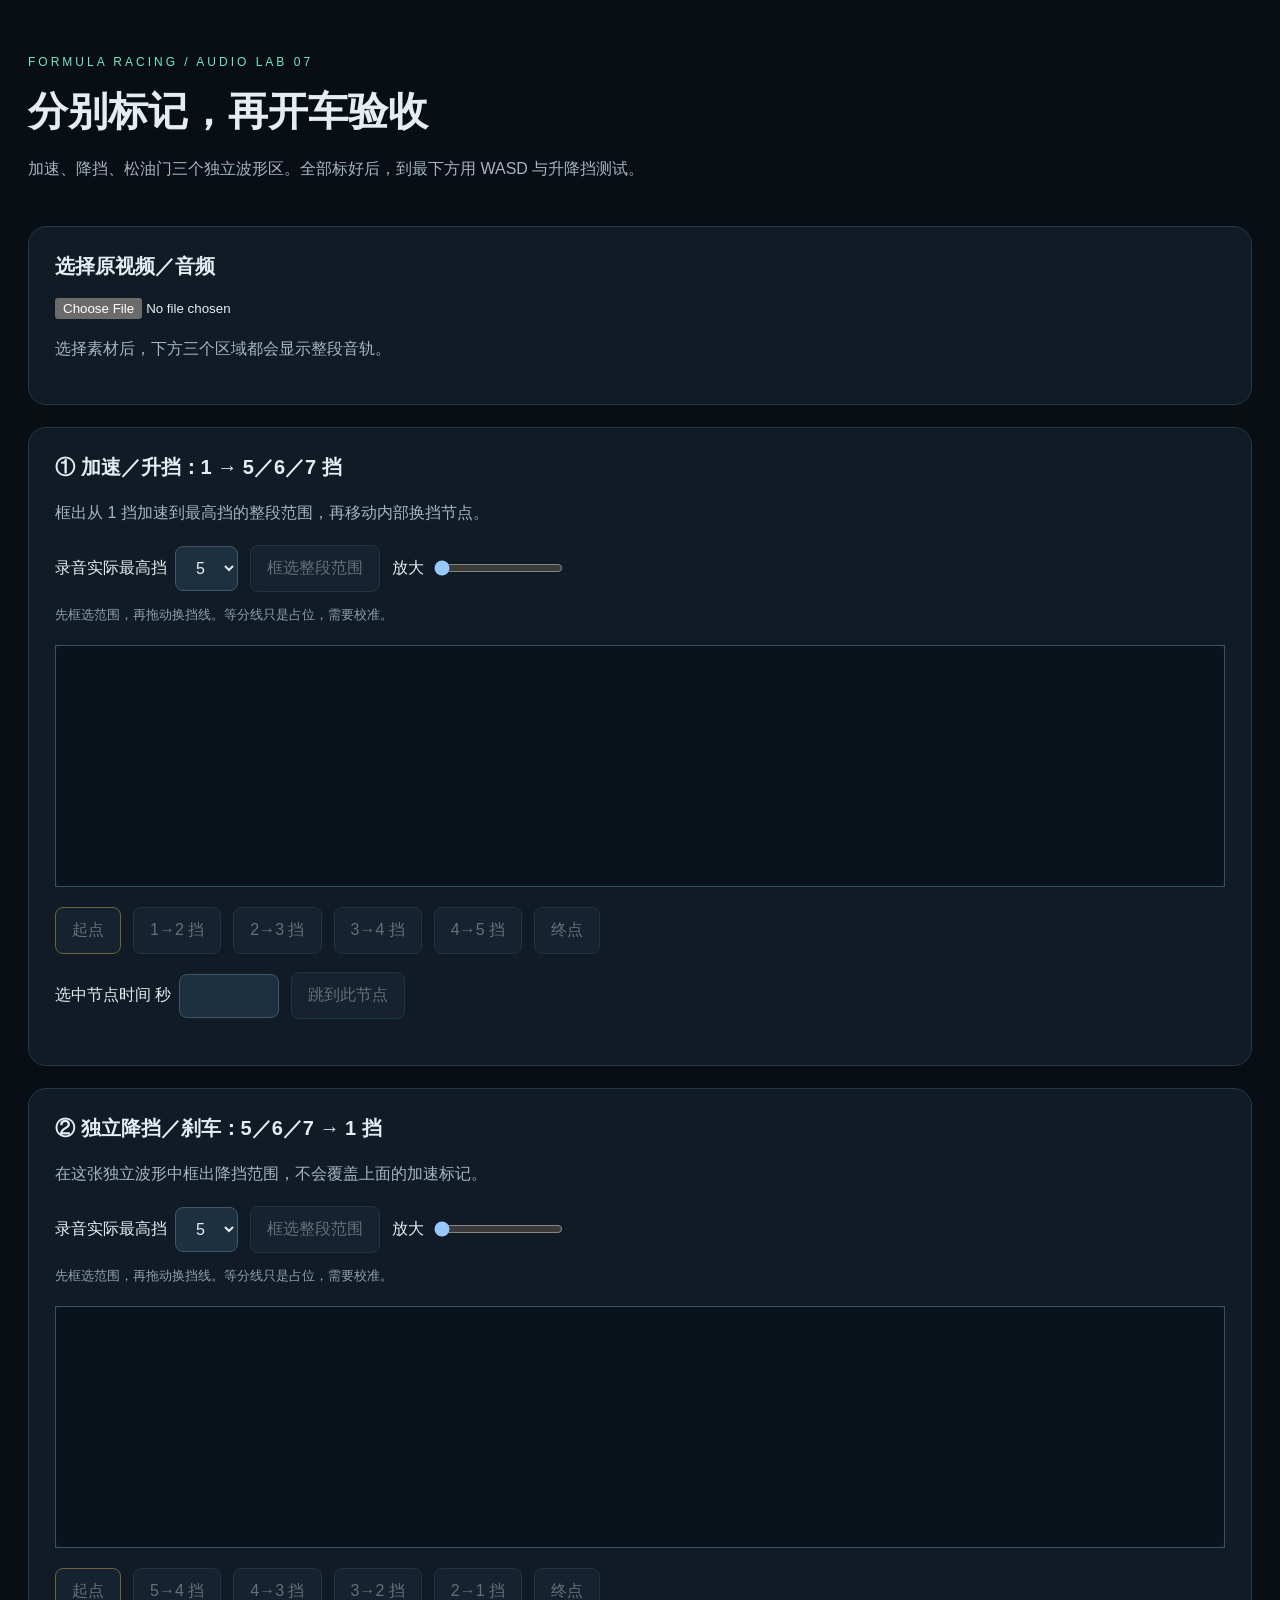
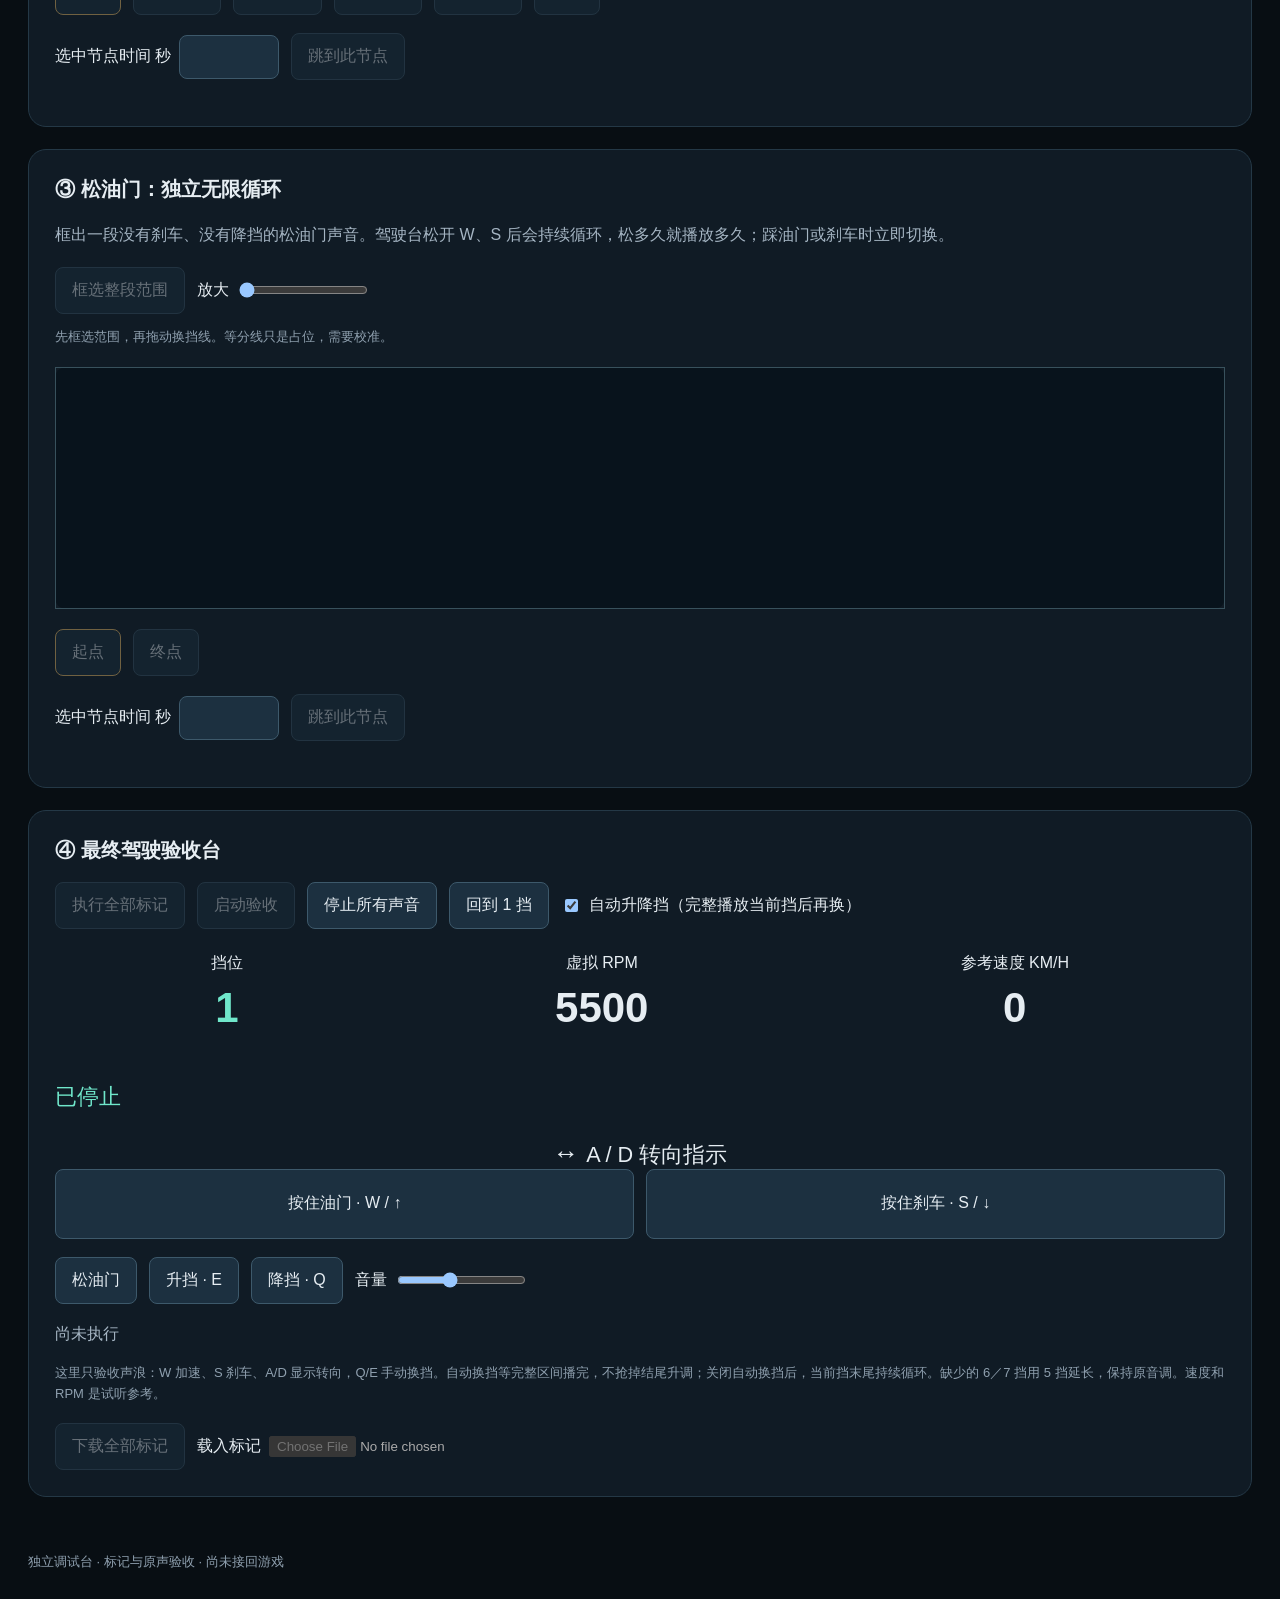
==== sound-lab/index.html @ b71c313e "Separate waveform banks and add final live driving audio console" ====
<!doctype html><html lang="zh-CN"><meta charset="utf-8"><meta name="viewport" content="width=device-width,initial-scale=1"><title>声浪波形与最终驾驶验收</title><link rel="stylesheet" href="lab.css"><style>
header,main,footer{max-width:1440px}main{grid-template-columns:minmax(0,1fr)}section{min-width:0}.wave-scroll{overflow-x:auto;border:1px solid #38515c;margin:20px 0}.wave-scroll canvas{display:block;height:240px;max-width:none;touch-action:none;cursor:crosshair}.marker-row button.active{border-color:#ffc96c}.parts{display:flex;flex-wrap:wrap;gap:8px;margin-top:20px}.hint{line-height:1.6}#state{color:#70e7cb;font-size:22px}.steering{text-align:center;font-size:26px}.steering span{display:inline-block;transition:transform .1s}button[aria-pressed=true]{border-color:#ffc96c}
</style><body><header><span>FORMULA RACING / AUDIO LAB 07</span><h1>分别标记，再开车验收</h1><p>加速、降挡、松油门三个独立波形区。全部标好后，到最下方用 WASD 与升降挡测试。</p></header><main>
<section><h2>选择原视频／音频</h2><input id="file" type="file" accept="video/*,audio/*"><p id="status" role="status">选择素材后，下方三个区域都会显示整段音轨。</p><video id="original" controls playsinline></video></section>
<section id="acceleration"><h2>① 加速／升挡：1 → 5／6／7 挡</h2><p>框出从 1 挡加速到最高挡的整段范围，再移动内部换挡节点。</p></section>
<section id="braking"><h2>② 独立降挡／刹车：5／6／7 → 1 挡</h2><p>在这张独立波形中框出降挡范围，不会覆盖上面的加速标记。</p></section>
<section id="coast"><h2>③ 松油门：独立无限循环</h2><p>框出一段没有刹车、没有降挡的松油门声音。驾驶台松开 W、S 后会持续循环，松多久就播放多久；踩油门或刹车时立即切换。</p></section>
<section><h2>④ 最终驾驶验收台</h2><div class="row"><button id="apply" disabled>执行全部标记</button><button id="start" disabled>启动验收</button><button id="stop">停止所有声音</button><button id="reset">回到 1 挡</button><label><input id="auto" type="checkbox" checked> 自动升降挡（完整播放当前挡后再换）</label></div><div class="instruments"><div>挡位<strong id="gear">1</strong></div><div>虚拟 RPM<strong id="rpm">5500</strong></div><div>参考速度 KM/H<strong id="speed">0</strong></div></div><p id="state" role="status">先标记上面的三个波形区，再执行全部标记。</p><div class="steering"><span id="wheel">↔</span> <small>A / D 转向指示</small></div><div class="pedals"><button id="throttle">按住油门 · W / ↑</button><button id="brake">按住刹车 · S / ↓</button></div><div class="row"><button id="coastTest">松油门</button><button id="up">升挡 · E</button><button id="down">降挡 · Q</button><label>音量 <input id="volume" type="range" min="0" max="1" step=".01" value=".4"></label></div><p id="applied" role="status">尚未执行</p><p class="hint">这里只验收声浪：W 加速、S 刹车、A/D 显示转向，Q/E 手动换挡。自动换挡等完整区间播完，不抢掉结尾升调；关闭自动换挡后，当前挡末尾持续循环。缺少的 6／7 挡用 5 挡延长，保持原音调。速度和 RPM 是试听参考。</p><div class="row"><button id="export" disabled>下载全部标记</button><label>载入标记 <input id="import" type="file" accept=".json" disabled></label></div></section>
</main><footer>独立调试台 · 标记与原声验收 · 尚未接回游戏</footer><script type="module" src="v7/lab.js?v=layout1"></script></body></html>
---- sound-lab/lab.css ----
:root{color-scheme:dark;font-family:Inter,Arial,"Microsoft YaHei",sans-serif;background:#080e13;color:#e6edf2}*{box-sizing:border-box}body{margin:0}header,main,footer{max-width:1080px;margin:auto;padding:28px}header{padding-top:52px}header span{color:#70e7cb;font-size:12px;letter-spacing:3px}h1{font-size:40px;margin:14px 0}h2{font-size:20px;margin:0 0 18px}p{color:#a5b5c3;line-height:1.7}main{padding-top:0;display:grid;gap:22px}section{background:#101b25;border:1px solid #243846;border-radius:18px;padding:26px}button,.file,select,input[type=number]{background:#1c3040;border:1px solid #3d596b;border-radius:8px;color:inherit;padding:12px 16px;font:inherit}button,.file{cursor:pointer}button:hover,.file:hover{border-color:#70e7cb}button:disabled{opacity:.4;cursor:default}.file{display:inline-block}.file input{display:none}.secondary{padding:10px;font-size:14px}video{display:block;width:100%;max-height:260px;margin:18px 0;background:#05090c;border-radius:8px}video:not([src]){display:none}canvas{width:100%;height:110px;background:#0a141c;border-radius:8px}.sectionhead,.row,.pedals{display:flex;align-items:center;gap:12px;flex-wrap:wrap}.sectionhead h2{margin-right:auto}.row{margin-top:18px}.row label{display:flex;align-items:center;gap:8px}input[type=number]{width:100px}.instruments{display:flex;justify-content:space-around;padding:24px 0;text-align:center}.instruments small{display:block;color:#8fa8b8;font-size:12px}.instruments strong{display:block;font-size:42px;font-variant-numeric:tabular-nums;padding-top:10px}#gear{color:#70e7cb}#revbar{height:8px;background:#253340;border-radius:5px;overflow:hidden;margin-bottom:24px}#revbar i{display:block;height:100%;width:0;background:linear-gradient(90deg,#70e7cb,#ffc96c,#ff6984)}.pedals button{flex:1;min-height:70px;touch-action:none;user-select:none}.pedals button.active{background:#23654f;border-color:#70e7cb}#brake.active{background:#713e41;border-color:#ff6984}#event{color:#70e7cb}.hint,footer{font-size:13px;color:#8fa0af}#clips{margin-top:18px;display:grid;gap:8px}#clips div{padding:12px;background:#0a141c;border-radius:6px;font-variant-numeric:tabular-nums}@media(max-width:600px){header,main,footer{padding:18px}section{padding:18px}h1{font-size:32px}.instruments strong{font-size:30px}.pedals button{flex-basis:40%}}
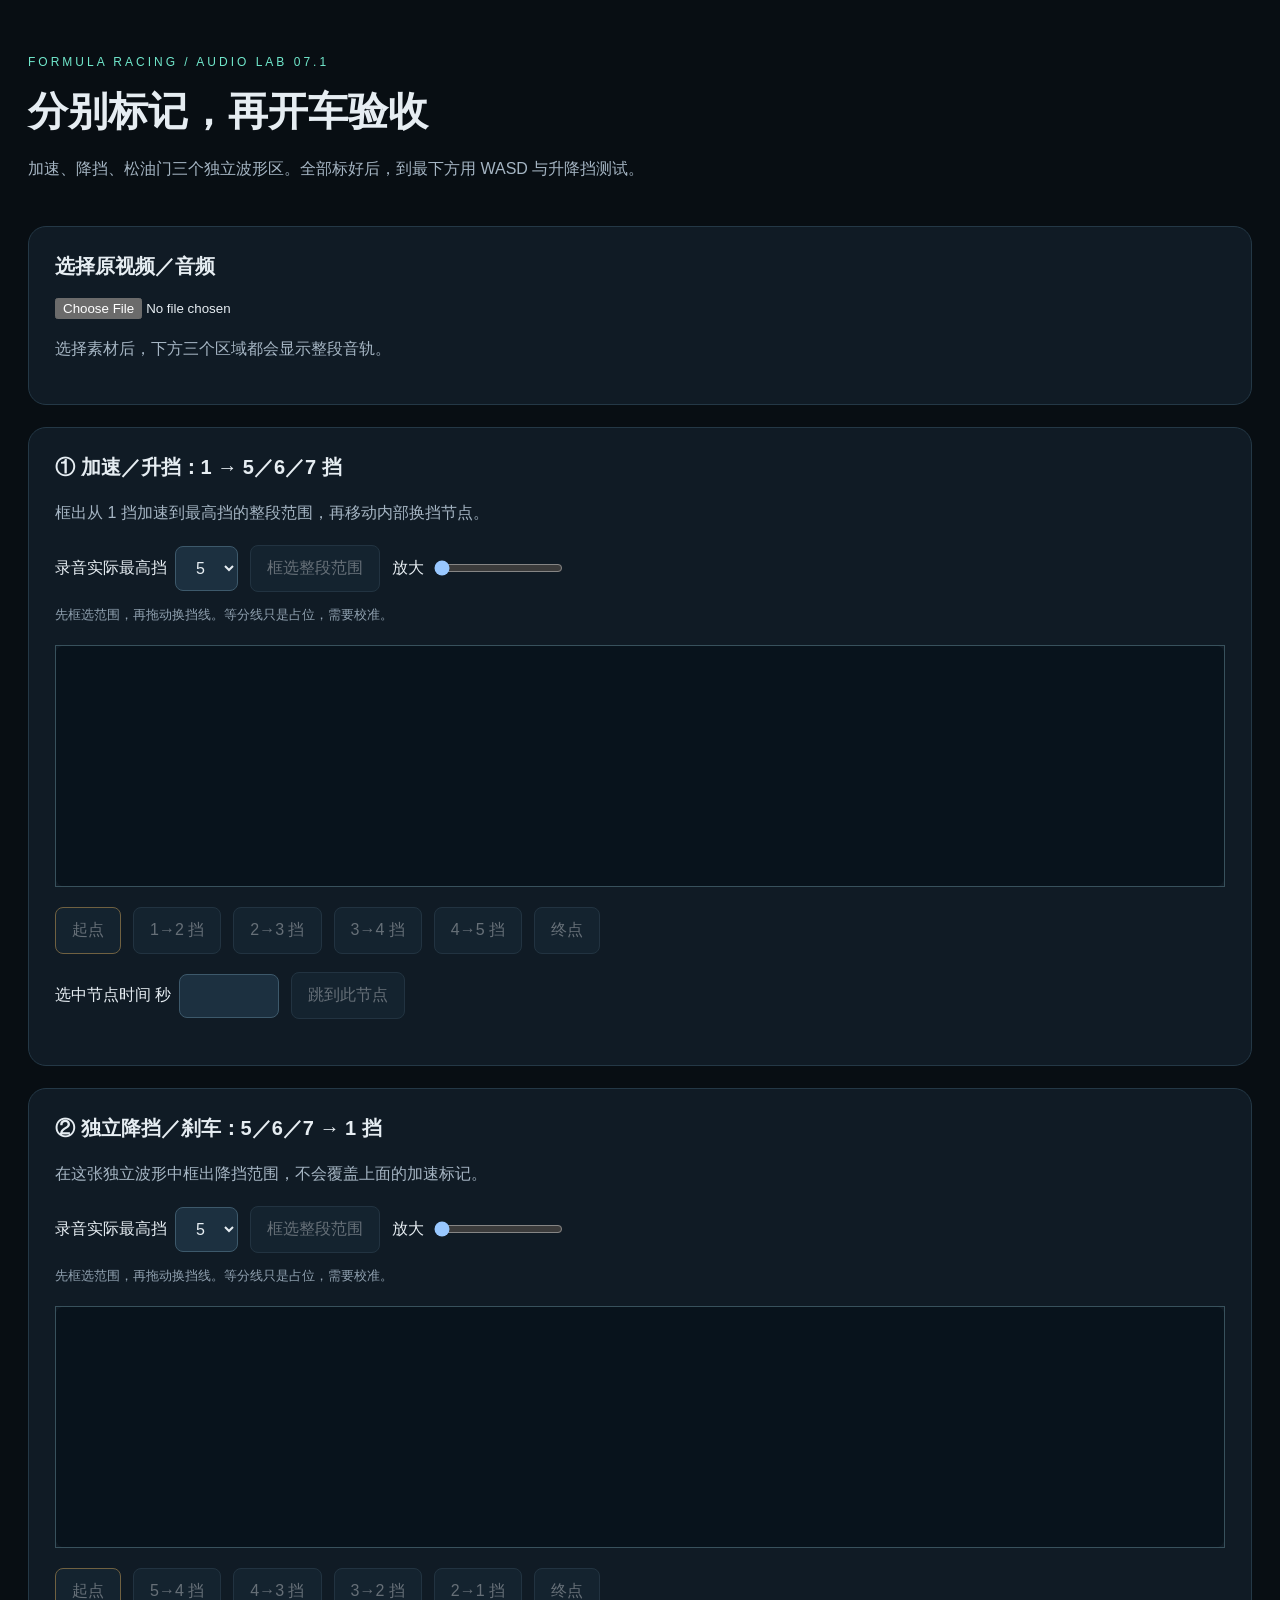
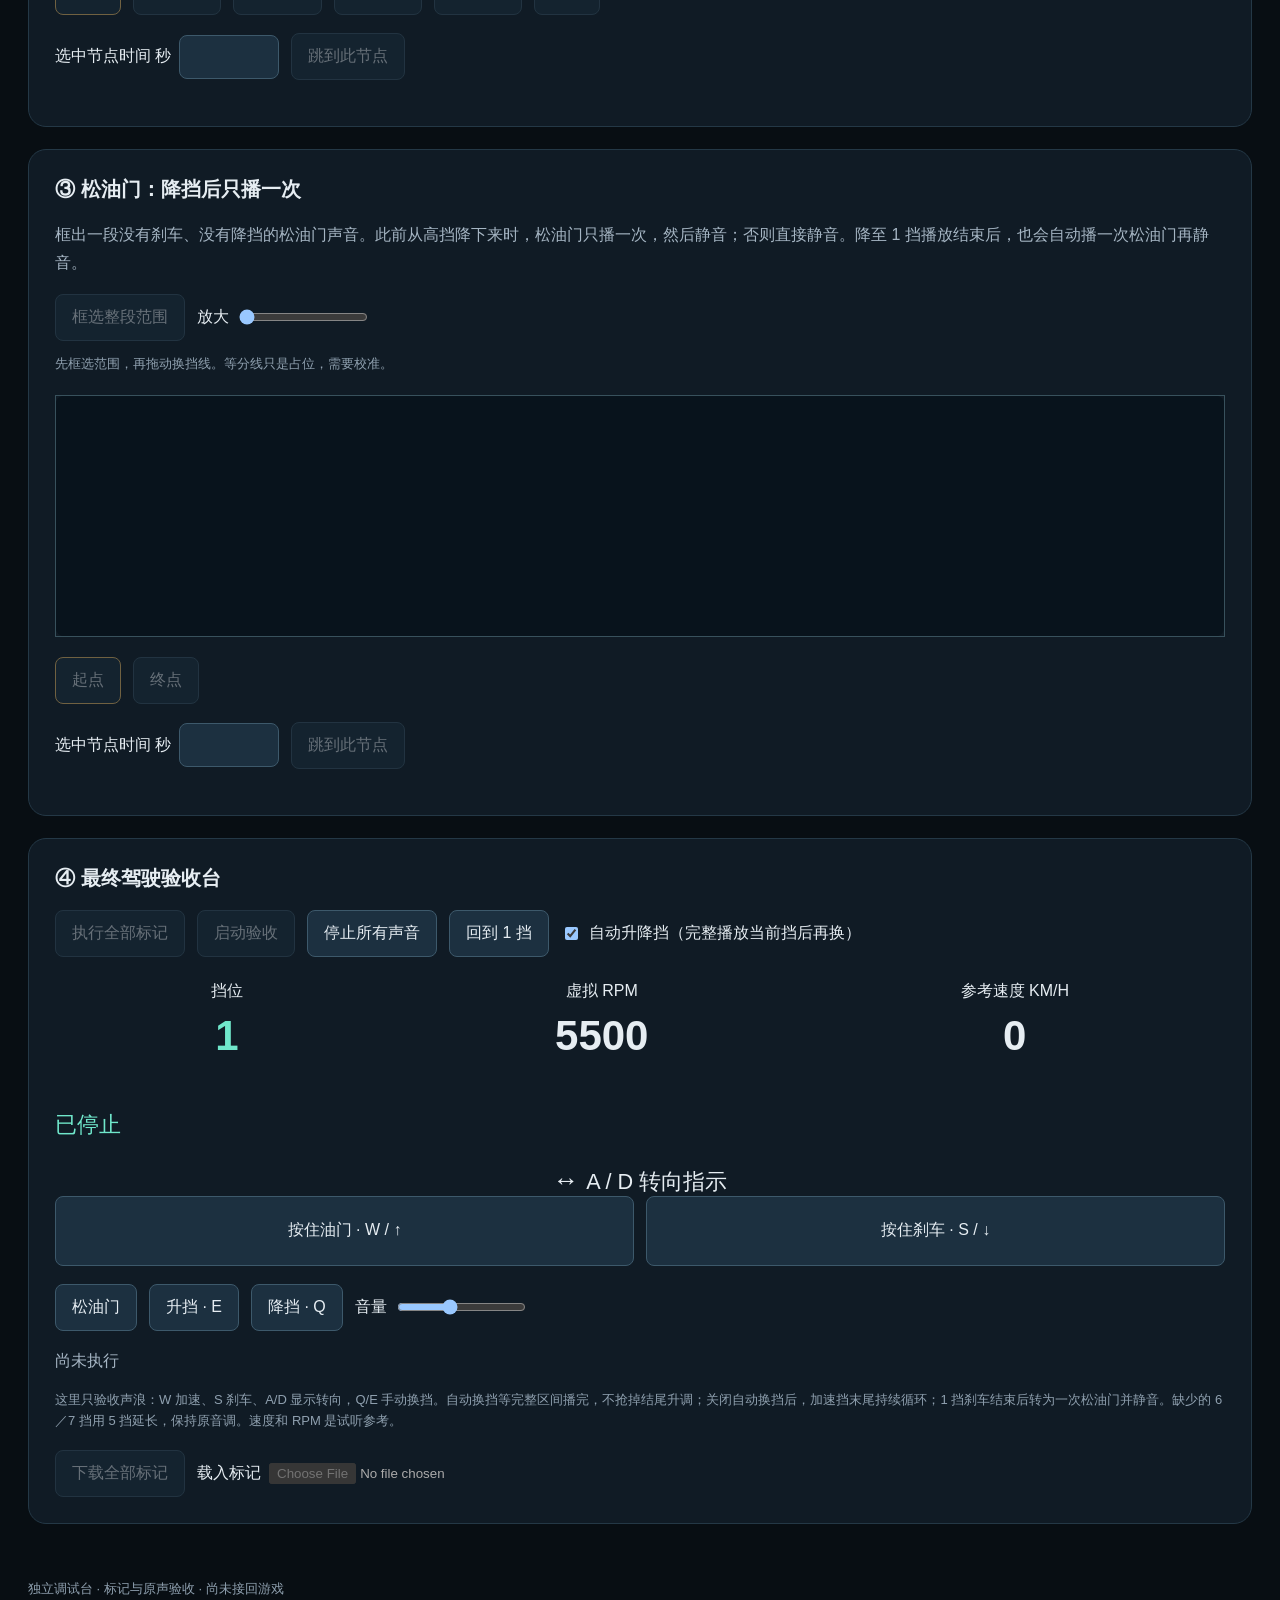
==== commit 3d02e0e6: "Use approved audio timing in game and lab with one-shot coasting rules" ====
--- a/sound-lab/index.html
+++ b/sound-lab/index.html
@@ -1,9 +1,9 @@
 <!doctype html><html lang="zh-CN"><meta charset="utf-8"><meta name="viewport" content="width=device-width,initial-scale=1"><title>声浪波形与最终驾驶验收</title><link rel="stylesheet" href="lab.css"><style>
 header,main,footer{max-width:1440px}main{grid-template-columns:minmax(0,1fr)}section{min-width:0}.wave-scroll{overflow-x:auto;border:1px solid #38515c;margin:20px 0}.wave-scroll canvas{display:block;height:240px;max-width:none;touch-action:none;cursor:crosshair}.marker-row button.active{border-color:#ffc96c}.parts{display:flex;flex-wrap:wrap;gap:8px;margin-top:20px}.hint{line-height:1.6}#state{color:#70e7cb;font-size:22px}.steering{text-align:center;font-size:26px}.steering span{display:inline-block;transition:transform .1s}button[aria-pressed=true]{border-color:#ffc96c}
-</style><body><header><span>FORMULA RACING / AUDIO LAB 07</span><h1>分别标记，再开车验收</h1><p>加速、降挡、松油门三个独立波形区。全部标好后，到最下方用 WASD 与升降挡测试。</p></header><main>
+</style><body><header><span>FORMULA RACING / AUDIO LAB 07.1</span><h1>分别标记，再开车验收</h1><p>加速、降挡、松油门三个独立波形区。全部标好后，到最下方用 WASD 与升降挡测试。</p></header><main>
 <section><h2>选择原视频／音频</h2><input id="file" type="file" accept="video/*,audio/*"><p id="status" role="status">选择素材后，下方三个区域都会显示整段音轨。</p><video id="original" controls playsinline></video></section>
 <section id="acceleration"><h2>① 加速／升挡：1 → 5／6／7 挡</h2><p>框出从 1 挡加速到最高挡的整段范围，再移动内部换挡节点。</p></section>
 <section id="braking"><h2>② 独立降挡／刹车：5／6／7 → 1 挡</h2><p>在这张独立波形中框出降挡范围，不会覆盖上面的加速标记。</p></section>
-<section id="coast"><h2>③ 松油门：独立无限循环</h2><p>框出一段没有刹车、没有降挡的松油门声音。驾驶台松开 W、S 后会持续循环，松多久就播放多久；踩油门或刹车时立即切换。</p></section>
-<section><h2>④ 最终驾驶验收台</h2><div class="row"><button id="apply" disabled>执行全部标记</button><button id="start" disabled>启动验收</button><button id="stop">停止所有声音</button><button id="reset">回到 1 挡</button><label><input id="auto" type="checkbox" checked> 自动升降挡（完整播放当前挡后再换）</label></div><div class="instruments"><div>挡位<strong id="gear">1</strong></div><div>虚拟 RPM<strong id="rpm">5500</strong></div><div>参考速度 KM/H<strong id="speed">0</strong></div></div><p id="state" role="status">先标记上面的三个波形区，再执行全部标记。</p><div class="steering"><span id="wheel">↔</span> <small>A / D 转向指示</small></div><div class="pedals"><button id="throttle">按住油门 · W / ↑</button><button id="brake">按住刹车 · S / ↓</button></div><div class="row"><button id="coastTest">松油门</button><button id="up">升挡 · E</button><button id="down">降挡 · Q</button><label>音量 <input id="volume" type="range" min="0" max="1" step=".01" value=".4"></label></div><p id="applied" role="status">尚未执行</p><p class="hint">这里只验收声浪：W 加速、S 刹车、A/D 显示转向，Q/E 手动换挡。自动换挡等完整区间播完，不抢掉结尾升调；关闭自动换挡后，当前挡末尾持续循环。缺少的 6／7 挡用 5 挡延长，保持原音调。速度和 RPM 是试听参考。</p><div class="row"><button id="export" disabled>下载全部标记</button><label>载入标记 <input id="import" type="file" accept=".json" disabled></label></div></section>
-</main><footer>独立调试台 · 标记与原声验收 · 尚未接回游戏</footer><script type="module" src="v7/lab.js?v=layout1"></script></body></html>
+<section id="coast"><h2>③ 松油门：降挡后只播一次</h2><p>框出一段没有刹车、没有降挡的松油门声音。此前从高挡降下来时，松油门只播一次，然后静音；否则直接静音。降至 1 挡播放结束后，也会自动播一次松油门再静音。</p></section>
+<section><h2>④ 最终驾驶验收台</h2><div class="row"><button id="apply" disabled>执行全部标记</button><button id="start" disabled>启动验收</button><button id="stop">停止所有声音</button><button id="reset">回到 1 挡</button><label><input id="auto" type="checkbox" checked> 自动升降挡（完整播放当前挡后再换）</label></div><div class="instruments"><div>挡位<strong id="gear">1</strong></div><div>虚拟 RPM<strong id="rpm">5500</strong></div><div>参考速度 KM/H<strong id="speed">0</strong></div></div><p id="state" role="status">先标记上面的三个波形区，再执行全部标记。</p><div class="steering"><span id="wheel">↔</span> <small>A / D 转向指示</small></div><div class="pedals"><button id="throttle">按住油门 · W / ↑</button><button id="brake">按住刹车 · S / ↓</button></div><div class="row"><button id="coastTest">松油门</button><button id="up">升挡 · E</button><button id="down">降挡 · Q</button><label>音量 <input id="volume" type="range" min="0" max="1" step=".01" value=".4"></label></div><p id="applied" role="status">尚未执行</p><p class="hint">这里只验收声浪：W 加速、S 刹车、A/D 显示转向，Q/E 手动换挡。自动换挡等完整区间播完，不抢掉结尾升调；关闭自动换挡后，加速挡末尾持续循环；1 挡刹车结束后转为一次松油门并静音。缺少的 6／7 挡用 5 挡延长，保持原音调。速度和 RPM 是试听参考。</p><div class="row"><button id="export" disabled>下载全部标记</button><label>载入标记 <input id="import" type="file" accept=".json" disabled></label></div></section>
+</main><footer>独立调试台 · 标记与原声验收 · 尚未接回游戏</footer><script type="module" src="v7/lab.js?v=accepted1"></script></body></html>
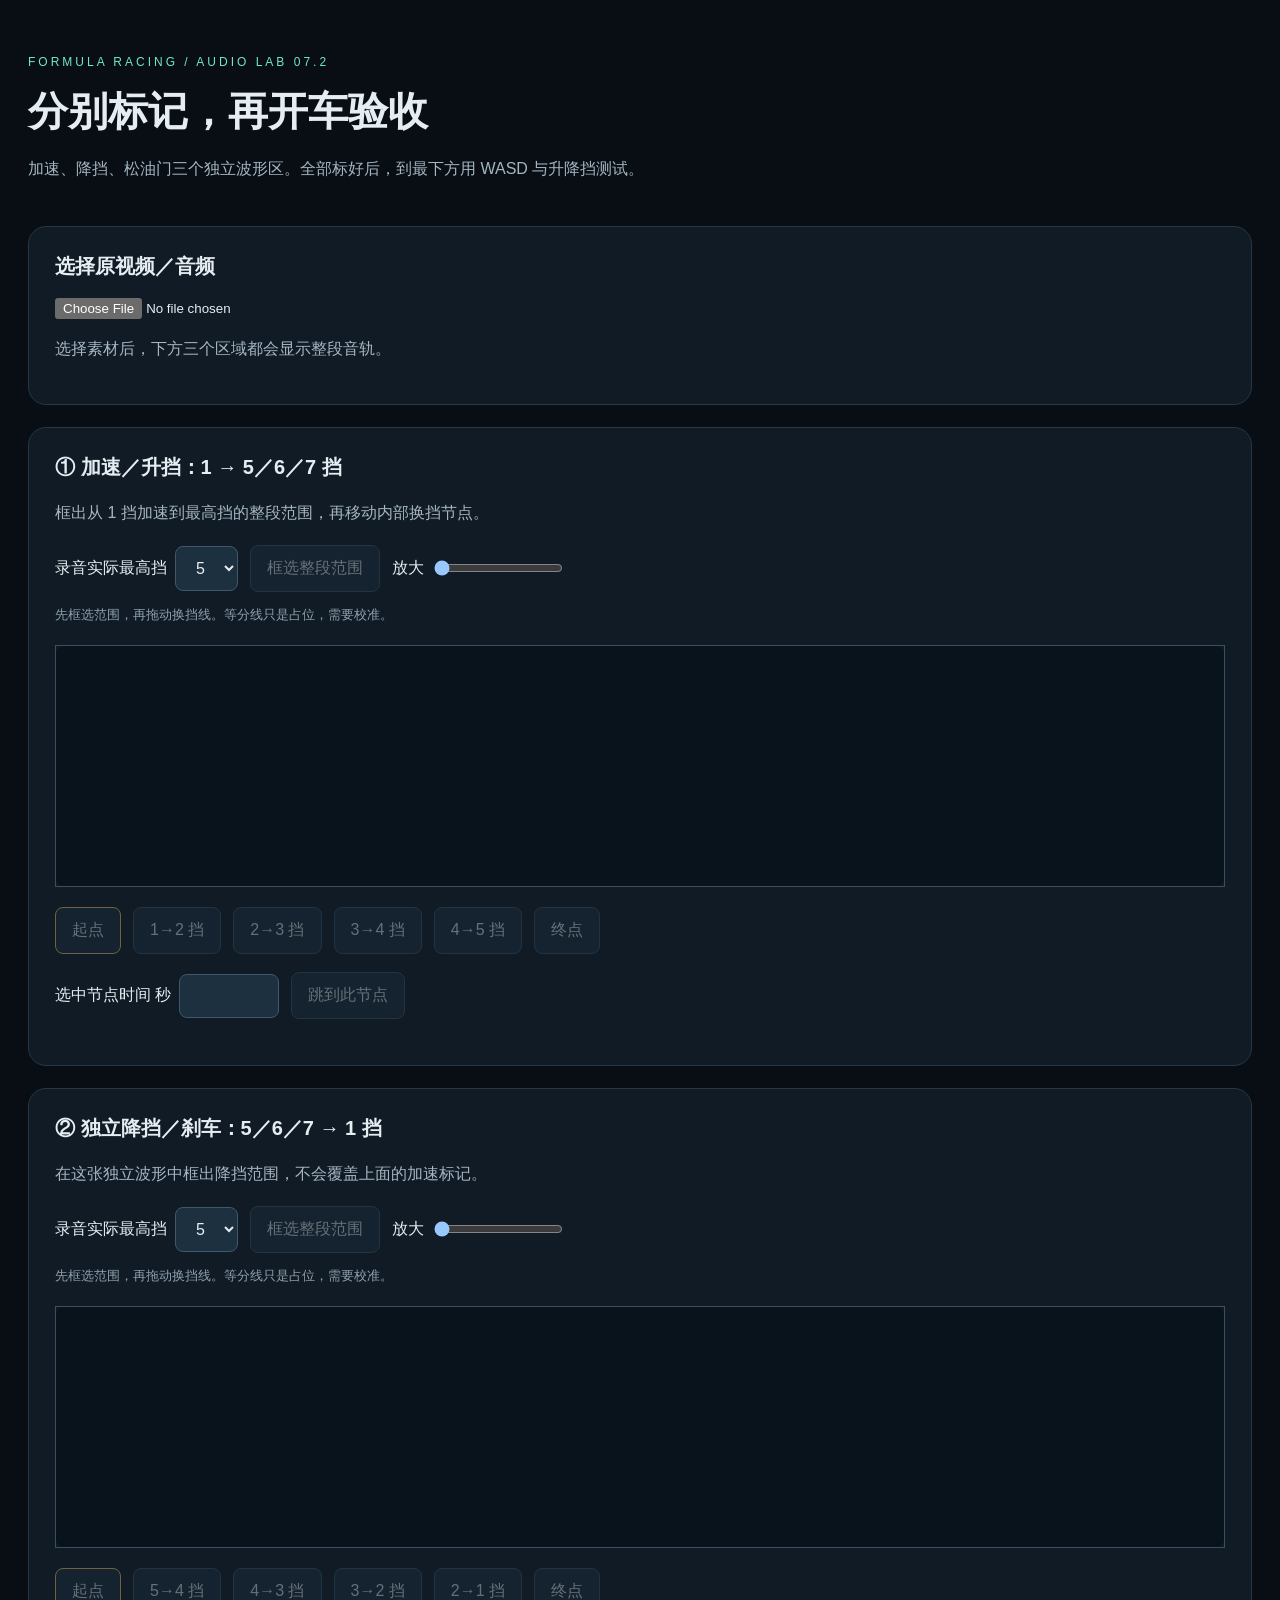
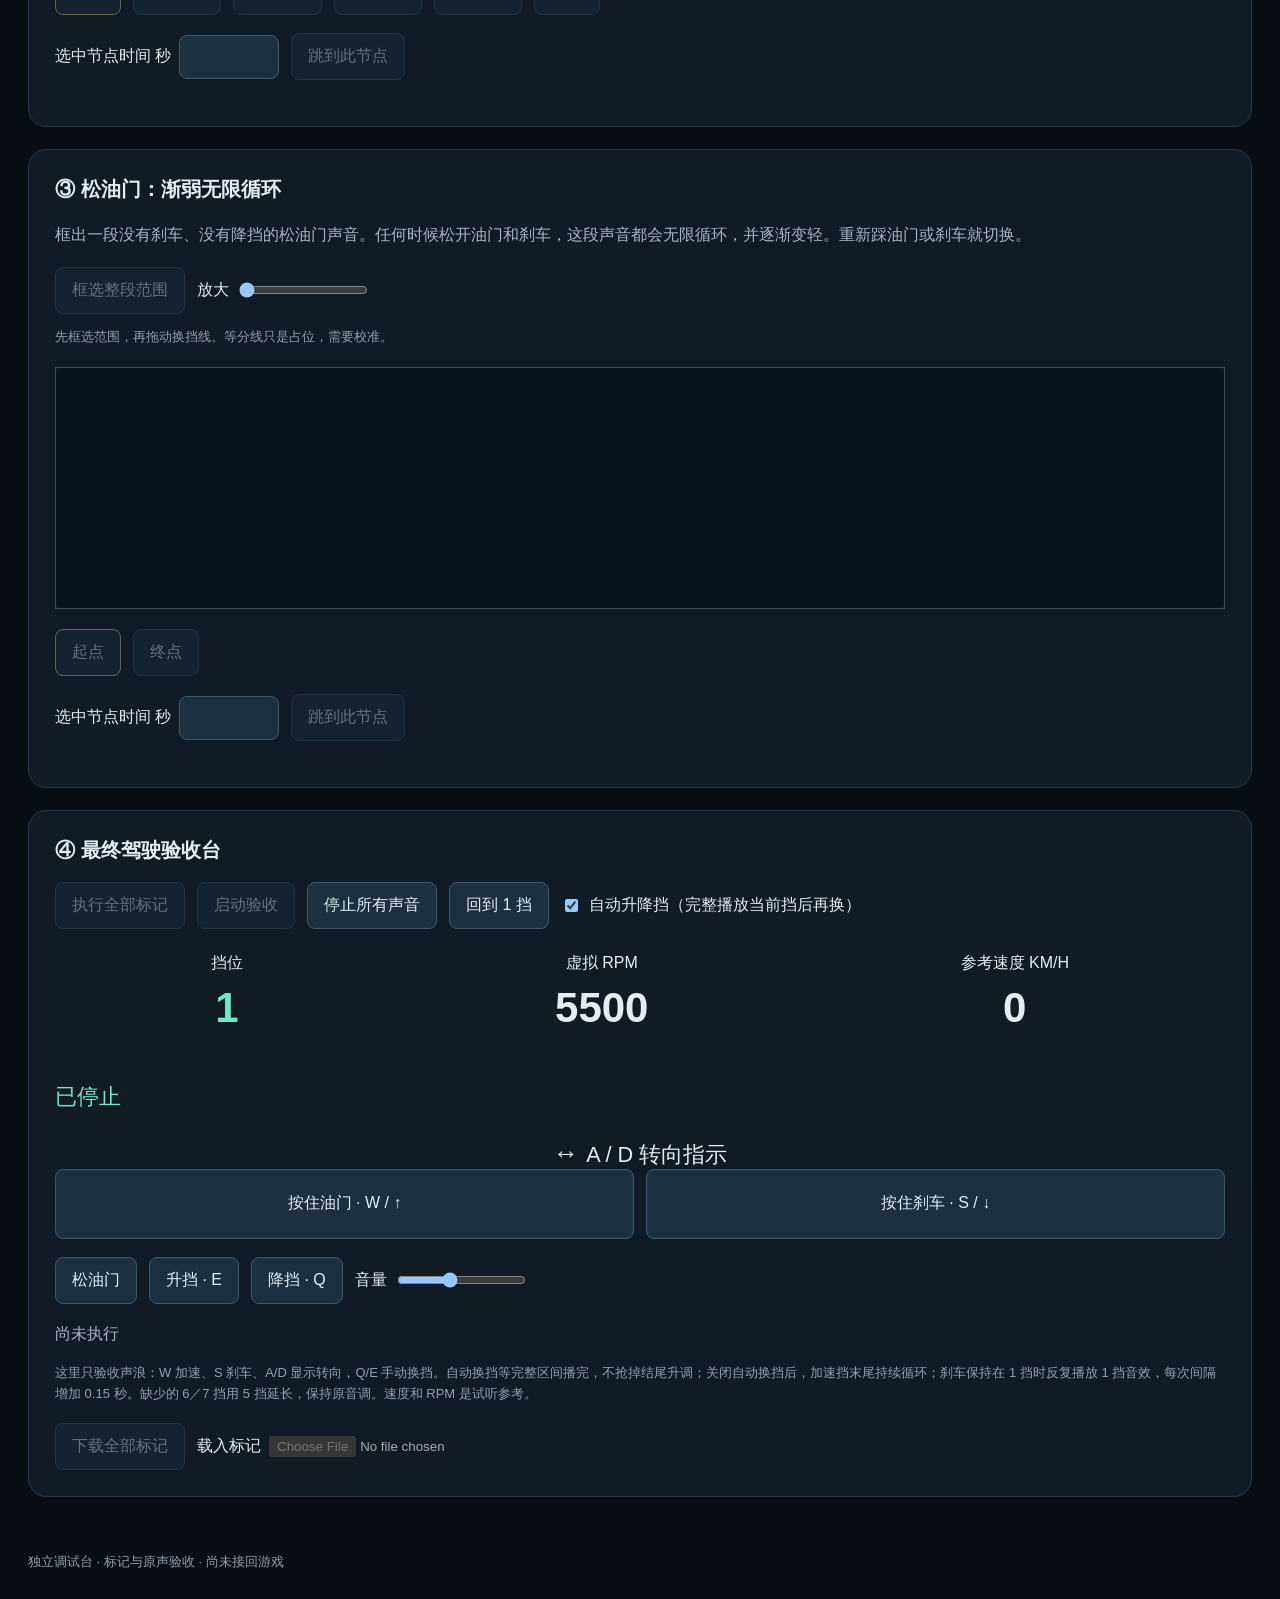
==== commit af26880e: "Repeat first-gear braking with widening gaps and fade coasting loops" ====
--- a/sound-lab/index.html
+++ b/sound-lab/index.html
@@ -1,9 +1,9 @@
 <!doctype html><html lang="zh-CN"><meta charset="utf-8"><meta name="viewport" content="width=device-width,initial-scale=1"><title>声浪波形与最终驾驶验收</title><link rel="stylesheet" href="lab.css"><style>
 header,main,footer{max-width:1440px}main{grid-template-columns:minmax(0,1fr)}section{min-width:0}.wave-scroll{overflow-x:auto;border:1px solid #38515c;margin:20px 0}.wave-scroll canvas{display:block;height:240px;max-width:none;touch-action:none;cursor:crosshair}.marker-row button.active{border-color:#ffc96c}.parts{display:flex;flex-wrap:wrap;gap:8px;margin-top:20px}.hint{line-height:1.6}#state{color:#70e7cb;font-size:22px}.steering{text-align:center;font-size:26px}.steering span{display:inline-block;transition:transform .1s}button[aria-pressed=true]{border-color:#ffc96c}
-</style><body><header><span>FORMULA RACING / AUDIO LAB 07.1</span><h1>分别标记，再开车验收</h1><p>加速、降挡、松油门三个独立波形区。全部标好后，到最下方用 WASD 与升降挡测试。</p></header><main>
+</style><body><header><span>FORMULA RACING / AUDIO LAB 07.2</span><h1>分别标记，再开车验收</h1><p>加速、降挡、松油门三个独立波形区。全部标好后，到最下方用 WASD 与升降挡测试。</p></header><main>
 <section><h2>选择原视频／音频</h2><input id="file" type="file" accept="video/*,audio/*"><p id="status" role="status">选择素材后，下方三个区域都会显示整段音轨。</p><video id="original" controls playsinline></video></section>
 <section id="acceleration"><h2>① 加速／升挡：1 → 5／6／7 挡</h2><p>框出从 1 挡加速到最高挡的整段范围，再移动内部换挡节点。</p></section>
 <section id="braking"><h2>② 独立降挡／刹车：5／6／7 → 1 挡</h2><p>在这张独立波形中框出降挡范围，不会覆盖上面的加速标记。</p></section>
-<section id="coast"><h2>③ 松油门：降挡后只播一次</h2><p>框出一段没有刹车、没有降挡的松油门声音。此前从高挡降下来时，松油门只播一次，然后静音；否则直接静音。降至 1 挡播放结束后，也会自动播一次松油门再静音。</p></section>
-<section><h2>④ 最终驾驶验收台</h2><div class="row"><button id="apply" disabled>执行全部标记</button><button id="start" disabled>启动验收</button><button id="stop">停止所有声音</button><button id="reset">回到 1 挡</button><label><input id="auto" type="checkbox" checked> 自动升降挡（完整播放当前挡后再换）</label></div><div class="instruments"><div>挡位<strong id="gear">1</strong></div><div>虚拟 RPM<strong id="rpm">5500</strong></div><div>参考速度 KM/H<strong id="speed">0</strong></div></div><p id="state" role="status">先标记上面的三个波形区，再执行全部标记。</p><div class="steering"><span id="wheel">↔</span> <small>A / D 转向指示</small></div><div class="pedals"><button id="throttle">按住油门 · W / ↑</button><button id="brake">按住刹车 · S / ↓</button></div><div class="row"><button id="coastTest">松油门</button><button id="up">升挡 · E</button><button id="down">降挡 · Q</button><label>音量 <input id="volume" type="range" min="0" max="1" step=".01" value=".4"></label></div><p id="applied" role="status">尚未执行</p><p class="hint">这里只验收声浪：W 加速、S 刹车、A/D 显示转向，Q/E 手动换挡。自动换挡等完整区间播完，不抢掉结尾升调；关闭自动换挡后，加速挡末尾持续循环；1 挡刹车结束后转为一次松油门并静音。缺少的 6／7 挡用 5 挡延长，保持原音调。速度和 RPM 是试听参考。</p><div class="row"><button id="export" disabled>下载全部标记</button><label>载入标记 <input id="import" type="file" accept=".json" disabled></label></div></section>
-</main><footer>独立调试台 · 标记与原声验收 · 尚未接回游戏</footer><script type="module" src="v7/lab.js?v=accepted1"></script></body></html>
+<section id="coast"><h2>③ 松油门：渐弱无限循环</h2><p>框出一段没有刹车、没有降挡的松油门声音。任何时候松开油门和刹车，这段声音都会无限循环，并逐渐变轻。重新踩油门或刹车就切换。</p></section>
+<section><h2>④ 最终驾驶验收台</h2><div class="row"><button id="apply" disabled>执行全部标记</button><button id="start" disabled>启动验收</button><button id="stop">停止所有声音</button><button id="reset">回到 1 挡</button><label><input id="auto" type="checkbox" checked> 自动升降挡（完整播放当前挡后再换）</label></div><div class="instruments"><div>挡位<strong id="gear">1</strong></div><div>虚拟 RPM<strong id="rpm">5500</strong></div><div>参考速度 KM/H<strong id="speed">0</strong></div></div><p id="state" role="status">先标记上面的三个波形区，再执行全部标记。</p><div class="steering"><span id="wheel">↔</span> <small>A / D 转向指示</small></div><div class="pedals"><button id="throttle">按住油门 · W / ↑</button><button id="brake">按住刹车 · S / ↓</button></div><div class="row"><button id="coastTest">松油门</button><button id="up">升挡 · E</button><button id="down">降挡 · Q</button><label>音量 <input id="volume" type="range" min="0" max="1" step=".01" value=".4"></label></div><p id="applied" role="status">尚未执行</p><p class="hint">这里只验收声浪：W 加速、S 刹车、A/D 显示转向，Q/E 手动换挡。自动换挡等完整区间播完，不抢掉结尾升调；关闭自动换挡后，加速挡末尾持续循环；刹车保持在 1 挡时反复播放 1 挡音效，每次间隔增加 0.15 秒。缺少的 6／7 挡用 5 挡延长，保持原音调。速度和 RPM 是试听参考。</p><div class="row"><button id="export" disabled>下载全部标记</button><label>载入标记 <input id="import" type="file" accept=".json" disabled></label></div></section>
+</main><footer>独立调试台 · 标记与原声验收 · 尚未接回游戏</footer><script type="module" src="v7/lab.js?v=accepted2"></script></body></html>
